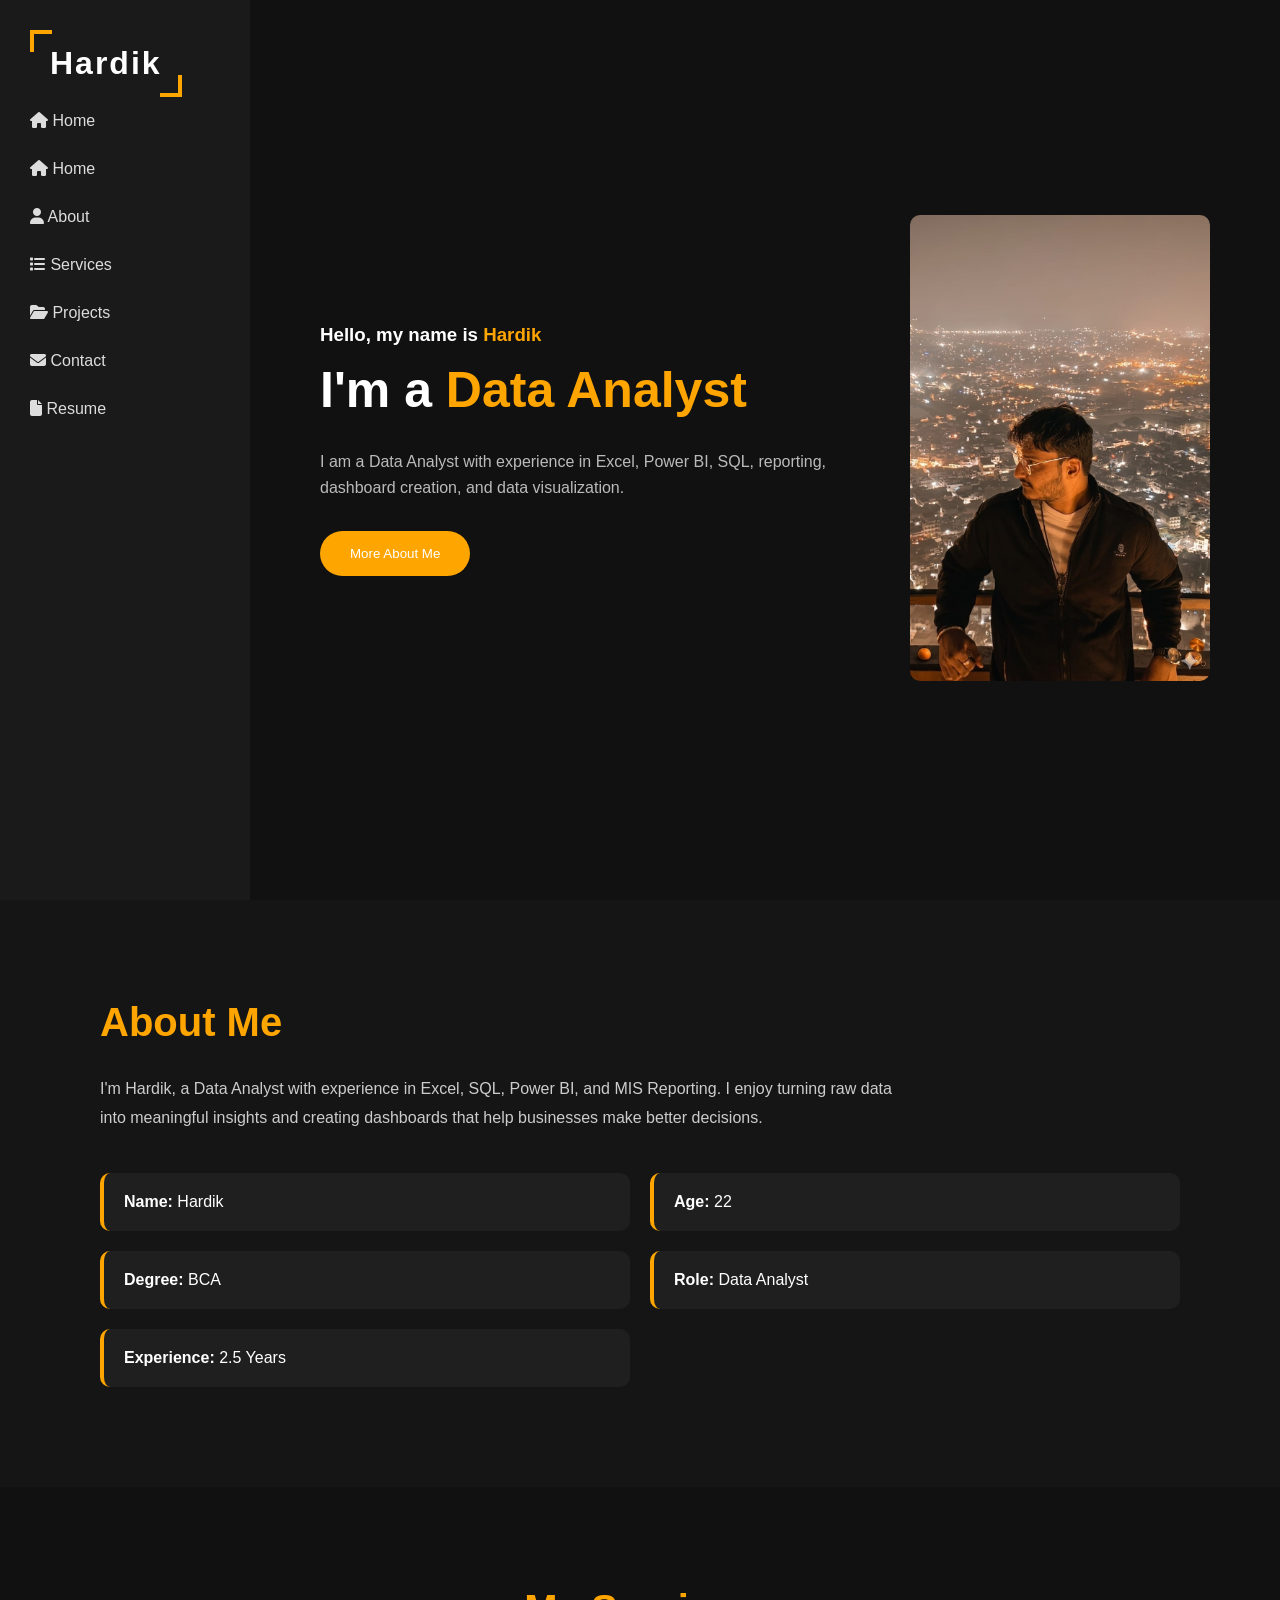
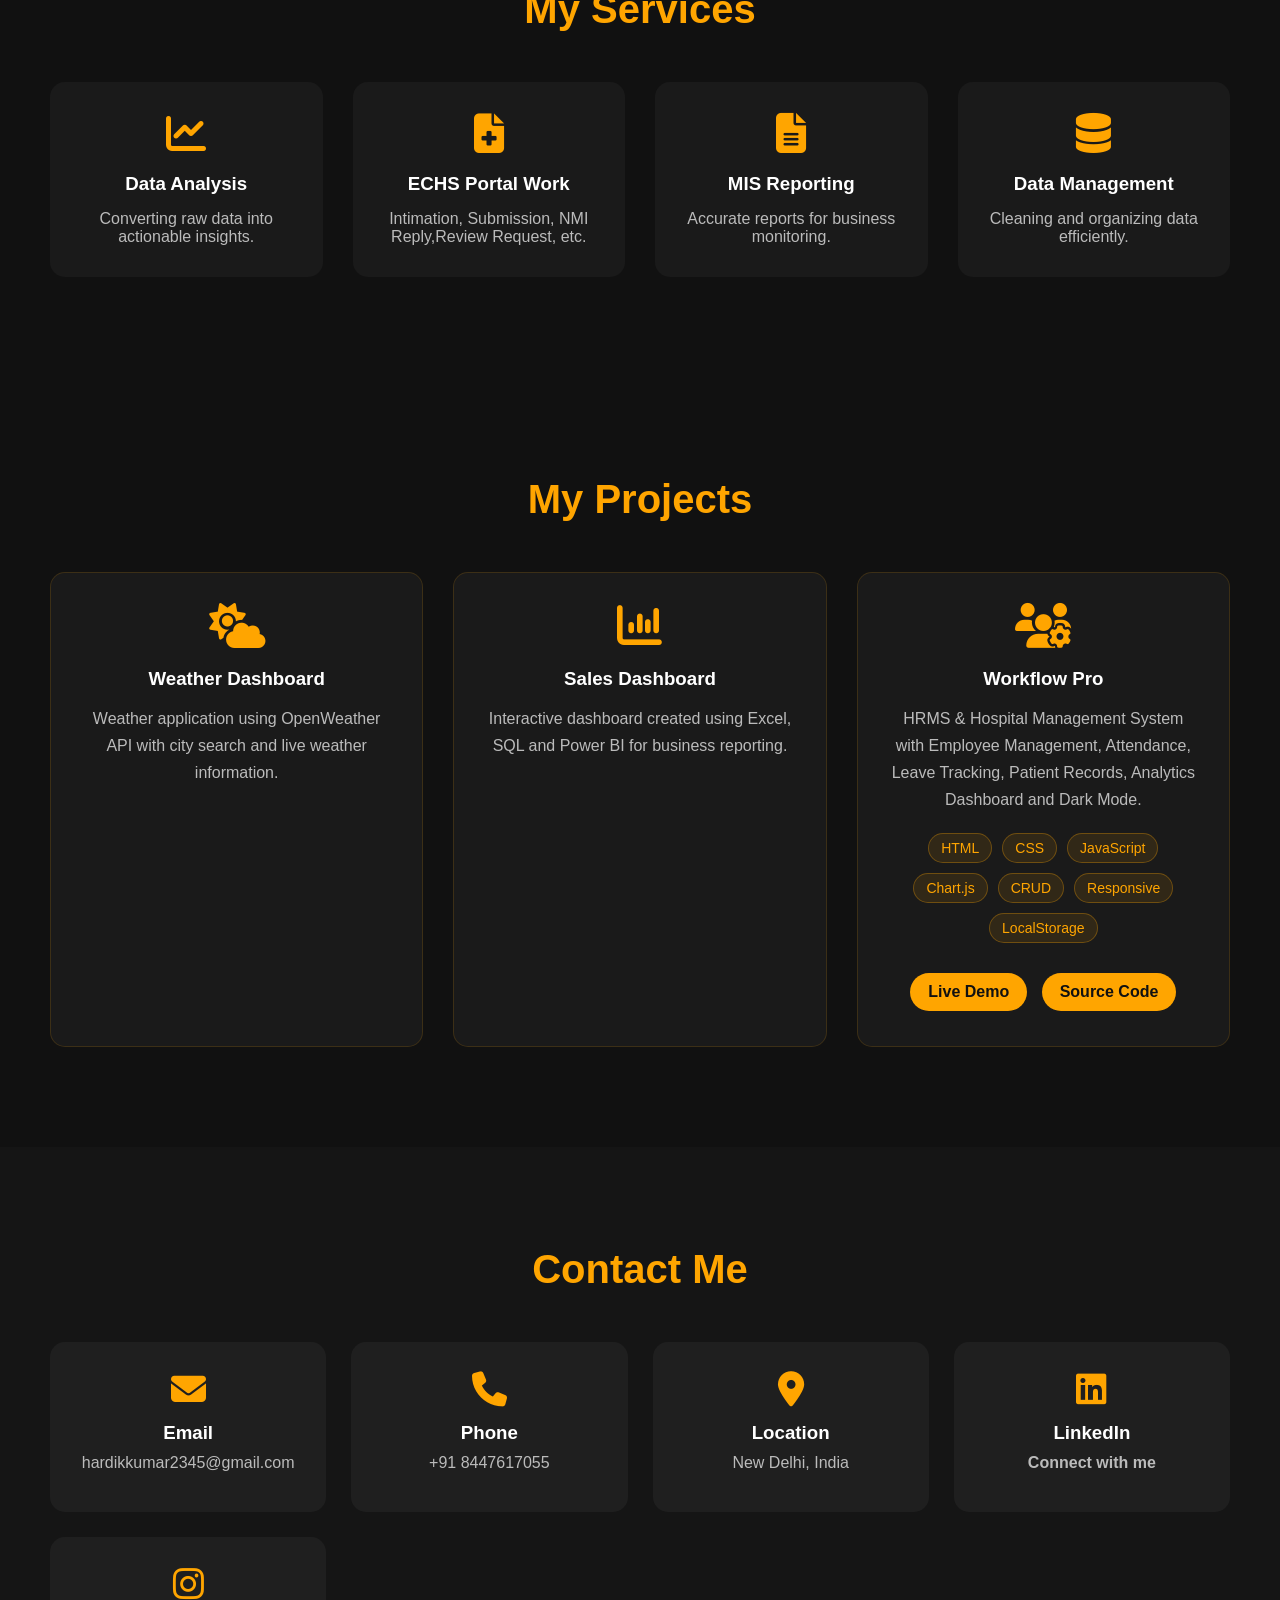
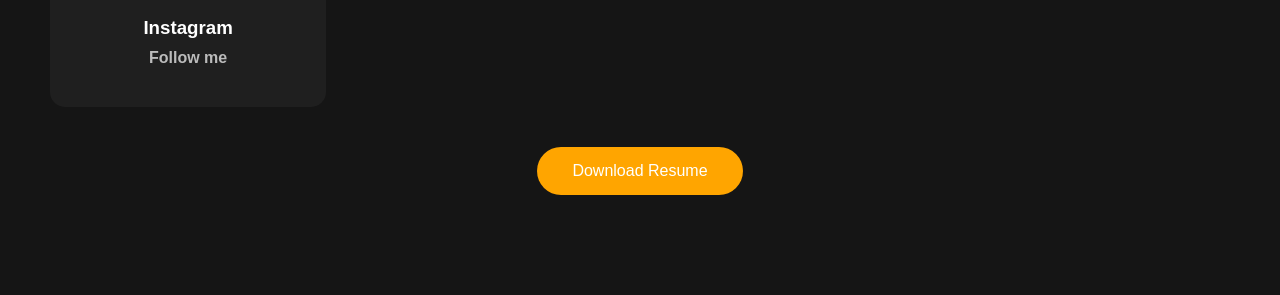
==== portfolio.html @ 5186c2e8 "Add files via upload" ====
<!DOCTYPE html>
<html lang="en">
<head>
    <meta charset="UTF-8">
    <meta name="viewport" content="width=device-width, initial-scale=1.0">
    <title>Portfolio</title>
    <link rel="stylesheet" href="style.css">
    <link rel="stylesheet"
    href="https://cdnjs.cloudflare.com/ajax/libs/font-awesome/6.5.1/css/all.min.css">
</head>
<body>

<div class="hamburger" id="hamburger">
    <i class="fa-solid fa-bars"></i>
</div>

<div class="container">

    <!-- Sidebar -->
    <div class="sidebar" id="sidebar">
        <h2 class="logo">Hardik</h2>

        <ul>
            <li>
    <a href="index.html">
        <i class="fa fa-home"></i> Home
    </a>
</li>
            <li><a href="index.html"><i class="fa fa-home"></i> Home</a></li>
    <li><a href="#about"><i class="fa fa-user"></i> About</a></li>
    <li><a href="#services"><i class="fa fa-list"></i> Services</a></li>
    <li><a href="#projects"><i class="fa fa-folder-open"></i> Projects</a></li>
    <li><a href="#contact"><i class="fa fa-envelope"></i> Contact</a></li>
    <li><a href="Hardik_Resume.pdf" download><i class="fa fa-file"></i> Resume</a></li>
        </ul>
    </div>

    <!-- Main Content -->
    <div class="content">

        <div class="text-section">
            <h3>Hello, my name is <span>Hardik</span></h3>

            <h1>I'm a <span id="typing"></span></h1>

            <p>
                <p>
                 I am a Data Analyst with experience in Excel, Power BI, SQL,
                  reporting, dashboard creation, and data visualization.
             </p>

            <button id="aboutBtn">More About Me</button>
        </div>

        <div class="image-section">
    <img src="images/profile.jpg" alt="My Image">
</div>

    </div>

</div>
<section id="about" class="about-section">

    <h2>About Me</h2>

    <p>
        I'm Hardik, a Data Analyst with experience in Excel, SQL,
        Power BI, and MIS Reporting. I enjoy turning raw data into
        meaningful insights and creating dashboards that help
        businesses make better decisions.
    </p>

    <div class="about-info">
        <div>
            <strong>Name:</strong> Hardik
        </div>

        <div>
            <strong>Age:</strong> 22
        </div>

        <div>
            <strong>Degree:</strong> BCA
        </div>

        <div>
            <strong>Role:</strong> Data Analyst
        </div>

        <div>
            <strong>Experience:</strong> 2.5 Years
        </div>
    </div>

</section>
<section id="services" class="services-section">

    <h2>My Services</h2>

    <div class="services-container">

        <div class="service-card">
            <i class="fa-solid fa-chart-line"></i>
            <h3>Data Analysis</h3>
            <p>Converting raw data into actionable insights.</p>
        </div>

        <div class="service-card">
            <i class="fa-solid fa-file-medical"></i>
            <h3>ECHS Portal Work</h3>
            <p>Intimation, Submission, NMI Reply,Review Request, etc.</p>
        </div>

        <div class="service-card">
            <i class="fa-solid fa-file-lines"></i>
            <h3>MIS Reporting</h3>
            <p>Accurate reports for business monitoring.</p>
        </div>

        <div class="service-card">
            <i class="fa-solid fa-database"></i>
            <h3>Data Management</h3>
            <p>Cleaning and organizing data efficiently.</p>
        </div>

    </div>

</section>
<section id="projects" class="projects-section">

    <h2>My Projects</h2>

    <div class="projects-container">

        <div class="project-card">
            <i class="fa-solid fa-cloud-sun"></i>
            <h3>Weather Dashboard</h3>
            <p>
                Weather application using OpenWeather API with
                city search and live weather information.
            </p>
        </div>

        <div class="project-card">
            <i class="fa-solid fa-chart-column"></i>
            <h3>Sales Dashboard</h3>
            <p>
                Interactive dashboard created using Excel,
                SQL and Power BI for business reporting.
            </p>
        </div>

        <div class="project-card">
    <i class="fas fa-users-cog"></i>

    <h3>Workflow Pro</h3>

    <p>
        HRMS & Hospital Management System with
        Employee Management, Attendance,
        Leave Tracking, Patient Records,
        Analytics Dashboard and Dark Mode.
    </p>

    <div class="project-tech">
    <span>HTML</span>
    <span>CSS</span>
    <span>JavaScript</span>
    <span>Chart.js</span>
    <span>CRUD</span>
    <span>Responsive</span>
    <span>LocalStorage</span>
</div>

    <a href="https://hardik1174.github.io/WorkFlow-Pro/"
       target="_blank"
       class="project-btn">
       Live Demo
    </a>

    <a href="https://github.com/Hardik1174/WorkFlow-Pro/blob/feccb87ffd7037d7168c5da6023219352929782b/login.html"
       target="_blank"
       class="project-btn">
       Source Code
    </a>
</div>

    </div>

</section>
<section id="contact" class="contact-section">

    <h2>Contact Me</h2>

    <div class="contact-info">

        <div class="contact-card">
            <i class="fa-solid fa-envelope"></i>
            <h3>Email</h3>
            <p>hardikkumar2345@gmail.com</p>
        </div>

        <div class="contact-card">
            <i class="fa-solid fa-phone"></i>
            <h3>Phone</h3>
            <p>+91 8447617055</p>
        </div>

        <div class="contact-card">
            <i class="fa-solid fa-location-dot"></i>
            <h3>Location</h3>
            <p>New Delhi, India</p>
        </div>
        <div class="contact-card">
    <i class="fa-brands fa-linkedin"></i>
    <h3>LinkedIn</h3>
    <p>
        <a href="https://www.linkedin.com/in/hardik-2163813aa/" target="_blank">
            Connect with me
        </a>
    </p>
</div>

<div class="contact-card">
    <i class="fa-brands fa-instagram"></i>
    <h3>Instagram</h3>
    <p>
        <a href="https://www.instagram.com/hardik_1174/" target="_blank">
            Follow me
        </a>
    </p>
</div>

    </div>

<div class="resume-btn">
    <a href="Hardik_Resume.pdf" download>
        <button>Download Resume</button>
    </a>
</div>
<div class="modal" id="aboutModal">

    <div class="modal-content">

    <span class="close">&times;</span>

    <h2>About Me</h2>

    <div class="card-container">

        <div class="card">
            <i class="fa-solid fa-user"></i>
            <h3>About Me</h3>
            <p>Passionate learner who loves technology, computers, and building real-world skills through practice and projects.</p>
        </div>

        <div class="card">
            <i class="fa-solid fa-heart"></i>
            <h3>Hobbies</h3>
            <p>Music, Sketching, Gym workouts, exploring tech, and learning new skills online.</p>
        </div>

        <div class="card">
            <i class="fa-solid fa-code"></i>
            <h3>Skills</h3>
            <p>Excel, SQL, ECHS Portal Work, MIS, Data Analysis, and basic Web Development.</p>
        </div>

        <div class="card">
            <i class="fa-solid fa-bullseye"></i>
            <h3>Interest</h3>
            <p>Focused on Data Analytics and Web Development, aiming to gain real-world experience and grow professionally.</p>
        </div>

    </div>

</div>
<script src="script.js"></script>
</body>
</html>
---- style.css ----
*{
    margin:0;
    padding:0;
    box-sizing:border-box;
    font-family:Arial, sans-serif;
}

body{
    background:#111;
    color:white;
}

.container{
    display:flex;
    min-height:100vh;
}

.sidebar{
    width:250px;
    background:#1a1a1a;
    padding:30px;
}

.logo{
    position: relative;
    display: inline-block;
    color: white;
    font-size: 32px;
    font-weight: 700;
    letter-spacing: 2px;
    padding: 15px 20px;
}

.logo::before{
    content: "";
    position: absolute;
    top: 0;
    left: 0;
    width: 18px;
    height: 18px;
    border-top: 4px solid orange;
    border-left: 4px solid orange;
}

.logo::after{
    content: "";
    position: absolute;
    bottom: 0;
    right: 0;
    width: 18px;
    height: 18px;
    border-bottom: 4px solid orange;
    border-right: 4px solid orange;
}

ul{
    list-style:none;
}

ul li{
    padding:15px 0;
    cursor:pointer;
    color:#ddd;
}

ul li:hover{
    color:orange;
}

.content{
    flex:1;
    display:flex;
    justify-content:space-around;
    align-items:center;
    padding:50px;
}

.text-section{
    max-width:550px;
}

.text-section h3{
    margin-bottom:15px;
}

.text-section span{
    color:orange;
}

.text-section h1{
    font-size:50px;
    margin-bottom:20px;
}

.text-section p{
    color:#bbb;
    line-height:1.6;
    margin-bottom:30px;
}

button{
    background:orange;
    color:white;
    border:none;
    padding:15px 30px;
    border-radius:30px;
    cursor:pointer;
}

.image-section{
    position:relative;
}

.image-section img{
    width:300px;
    border-radius:10px;
}

.frame::before,
.frame::after{
    content:'';
    position:absolute;
    width:70px;
    height:70px;
    border:6px solid orange;
}

.frame::before{
    top:-20px;
    left:-20px;
    border-right:none;
    border-bottom:none;
}

.frame::after{
    bottom:-20px;
    right:-20px;
    border-left:none;
    border-top:none;
}

@media(max-width:768px){

    .container{
        flex-direction:column;
    }

    .sidebar{
        width:100%;
    }

    .content{
        flex-direction:column;
        text-align:center;
        gap:40px;
    }
}
ul li a{
    color:#ddd;
    text-decoration:none;
}

ul li a:hover{
    color:orange;
}
html{
    scroll-behavior:smooth;
}

.about-section{
    padding:100px;
    background:#151515;
    color:white;
}

.about-section h2{
    font-size:40px;
    color:orange;
    margin-bottom:30px;
}

.about-section p{
    max-width:800px;
    line-height:1.8;
    color:#ccc;
}

.about-info{
    display:grid;
    grid-template-columns:repeat(2,1fr);
    gap:20px;
    margin-top:40px;
}

.about-info div{
    background:#1f1f1f;
    padding:20px;
    border-left:4px solid orange;
    border-radius:10px;
}
.services-section{
    padding:100px 50px;
    background:#111;
    color:white;
    text-align:center;
}

.services-section h2{
    color:orange;
    font-size:40px;
    margin-bottom:50px;
}

.services-container{
    display:grid;
    grid-template-columns:repeat(auto-fit,minmax(250px,1fr));
    gap:30px;
}

.service-card{
    background:#1a1a1a;
    padding:30px;
    border-radius:15px;
    transition:.4s;
    border:1px solid transparent;
}

.service-card:hover{
    transform:translateY(-10px);
    border-color:orange;
    box-shadow:0 0 20px rgba(255,165,0,.3);
}

.service-card i{
    font-size:40px;
    color:orange;
    margin-bottom:20px;
}

.service-card h3{
    margin-bottom:15px;
}

.service-card p{
    color:#bbb;
}
.contact-section{
    padding:100px 50px;
    text-align:center;
    background:#151515;
}

.contact-section h2{
    color:orange;
    font-size:40px;
    margin-bottom:50px;
}

.contact-info{
    display:grid;
    grid-template-columns:repeat(auto-fit,minmax(250px,1fr));
    gap:25px;
}

.contact-card{
    background:#1f1f1f;
    padding:30px;
    border-radius:15px;
    transition:.3s;
}

.contact-card:hover{
    transform:translateY(-8px);
    box-shadow:0 0 15px rgba(255,165,0,.3);
}
.contact-card i{
    font-size:35px;
    color:orange;
    margin-bottom:15px;
}

.contact-card h3{
    margin-bottom:10px;
}

.contact-card p{
    color:#bbb;
    margin-bottom:10px;
}

/* Links (LinkedIn / Insta clickable text) */
.contact-card a{
    color:#bbb;
    text-decoration:none;
    font-weight:600;
    transition:0.3s;
}

.contact-card a:hover{
    color:orange;
    letter-spacing:0.5px;
}

.resume-btn{
    text-align:center;
    margin-top:40px;
}

.resume-btn button{
    background:orange;
    color:white;
    border:none;
    padding:15px 35px;
    border-radius:30px;
    cursor:pointer;
    font-size:16px;
    transition:.3s;
}

.resume-btn button:hover{
    transform:translateY(-3px);
    box-shadow:0 0 15px rgba(255,165,0,.4);
}
.modal{
    display:none;
    position:fixed;
    top:0;
    left:0;
    width:100%;
    height:100%;
    background:rgba(0,0,0,0.8);
    backdrop-filter:blur(8px);
    justify-content:center;
    align-items:center;
    z-index:1000;
}

.modal-content{
    width:550px;
    max-width:90%;
    background:#1a1a1a;
    color:white;
    padding:35px;
    border-radius:20px;
    border:2px solid orange;
    box-shadow:0 0 30px rgba(255,165,0,.3);
    animation:popup .4s ease;
}

.modal-content h2{
    color:orange;
    margin-bottom:20px;
}

.close{
    float:right;
    font-size:30px;
    cursor:pointer;
    color:orange;
}

.info{
    margin-top:25px;
    display:grid;
    grid-template-columns:repeat(auto-fit, minmax(220px, 1fr));
    gap:15px;
}

/* apply card styling to .card (NOT p) */
.info .card{
    background:#1f1f1f;
    padding:20px;
    border-radius:12px;
    border-left:4px solid orange;
    transition:0.3s ease;

    opacity:0;
    transform:translateY(20px);
    animation:fadeUp 0.5s ease forwards;
}

.info .card i{
    font-size:28px;
    color:orange;
    margin-bottom:10px;
}

.info .card:hover{
    transform:translateY(-6px);
    box-shadow:0 10px 20px rgba(255,165,0,0.2);
}

.info .card:nth-child(1){animation-delay:0.1s;}
.info .card:nth-child(2){animation-delay:0.2s;}
.info .card:nth-child(3){animation-delay:0.3s;}
.info .card:nth-child(4){animation-delay:0.4s;}
@keyframes popup{
    from{
        transform:scale(0.7);
        opacity:0;
    }
    to{
        transform:scale(1);
        opacity:1;
    }
}
/* HAMBURGER BUTTON */
.hamburger{
    display:none;
    position:fixed;
    top:15px;
    right:15px;
    background:orange;
    color:white;
    padding:10px;
    border-radius:5px;
    font-size:22px;
    cursor:pointer;
    z-index:2000;
}

/* MOBILE VIEW */
@media(max-width:768px){

    .hamburger{
        display:block;
    }

    .sidebar{
        position:fixed;
        top:0;
        left:-250px;
        width:250px;
        height:100%;
        transition:0.3s;
        z-index:1500;
    }

    .sidebar.active{
        left:0;
    }

    .content{
        flex-direction:column;
        text-align:center;
        padding:20px;
    }

    .image-section img{
        width:220px;
    }

    .text-section h1{
        font-size:32px;
    }

    .about-section,
    .services-section,
    .contact-section{
        padding:50px 20px;
    }

    .about-info{
        grid-template-columns:1fr;
    }

    .modal-content{
        width:95%;
    }
}
.projects-section{
    padding:100px 50px;
    background:#111;
    color:white;
    text-align:center;
}

.projects-section h2{
    color:orange;
    font-size:40px;
    margin-bottom:50px;
}

.projects-container{
    display:grid;
    grid-template-columns:repeat(auto-fit,minmax(280px,1fr));
    gap:30px;
}

.project-card{
    background:#1a1a1a;
    padding:30px;
    border-radius:15px;
    border:1px solid rgba(255,165,0,.15);
    text-align:center;
    transition:.4s;
}

.project-card:hover{
    transform:translateY(-10px);
    border-color:orange;
    box-shadow:
    0 0 20px rgba(255,165,0,.3),
    0 0 40px rgba(255,165,0,.1);
}

.project-card i{
    font-size:45px;
    color:orange;
    margin-bottom:20px;
}

.project-card h3{
    color:white;
    margin-bottom:15px;
}

.project-card p{
    color:#bbb;
    line-height:1.7;
    margin-bottom:20px;
}

/* Tech Stack */
.project-tech{
    display:flex;
    flex-wrap:wrap;
    justify-content:center;
    gap:10px;
    margin-bottom:25px;
}

.project-tech span{
    background:rgba(255,165,0,.1);
    color:orange;
    border:1px solid rgba(255,165,0,.3);
    padding:6px 12px;
    border-radius:20px;
    font-size:14px;
}

/* Buttons */
.project-btn{
    display:inline-block;
    margin:5px;
    padding:10px 18px;
    background:orange;
    color:#111;
    text-decoration:none;
    font-weight:bold;
    border-radius:25px;
    transition:.3s;
}

.project-btn:hover{
    transform:translateY(-3px);
    box-shadow:0 0 15px rgba(255,165,0,.5);
}
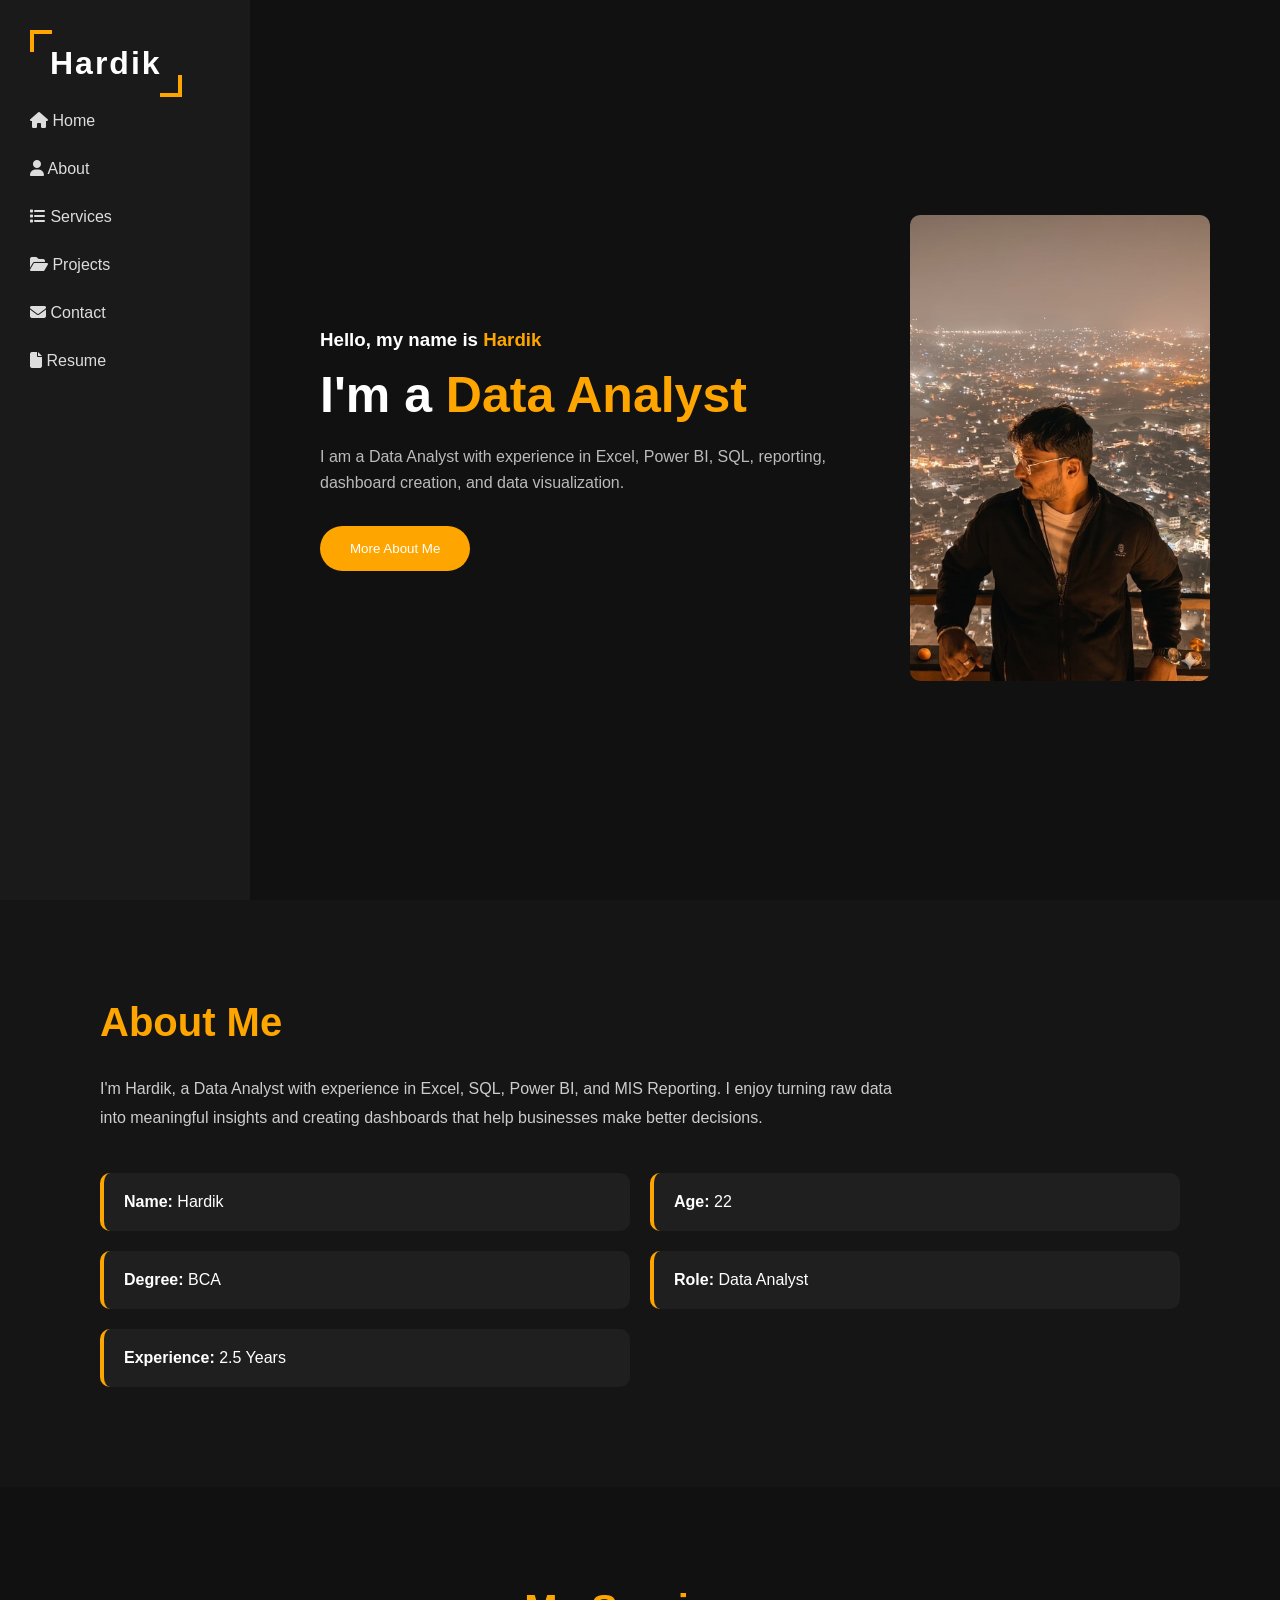
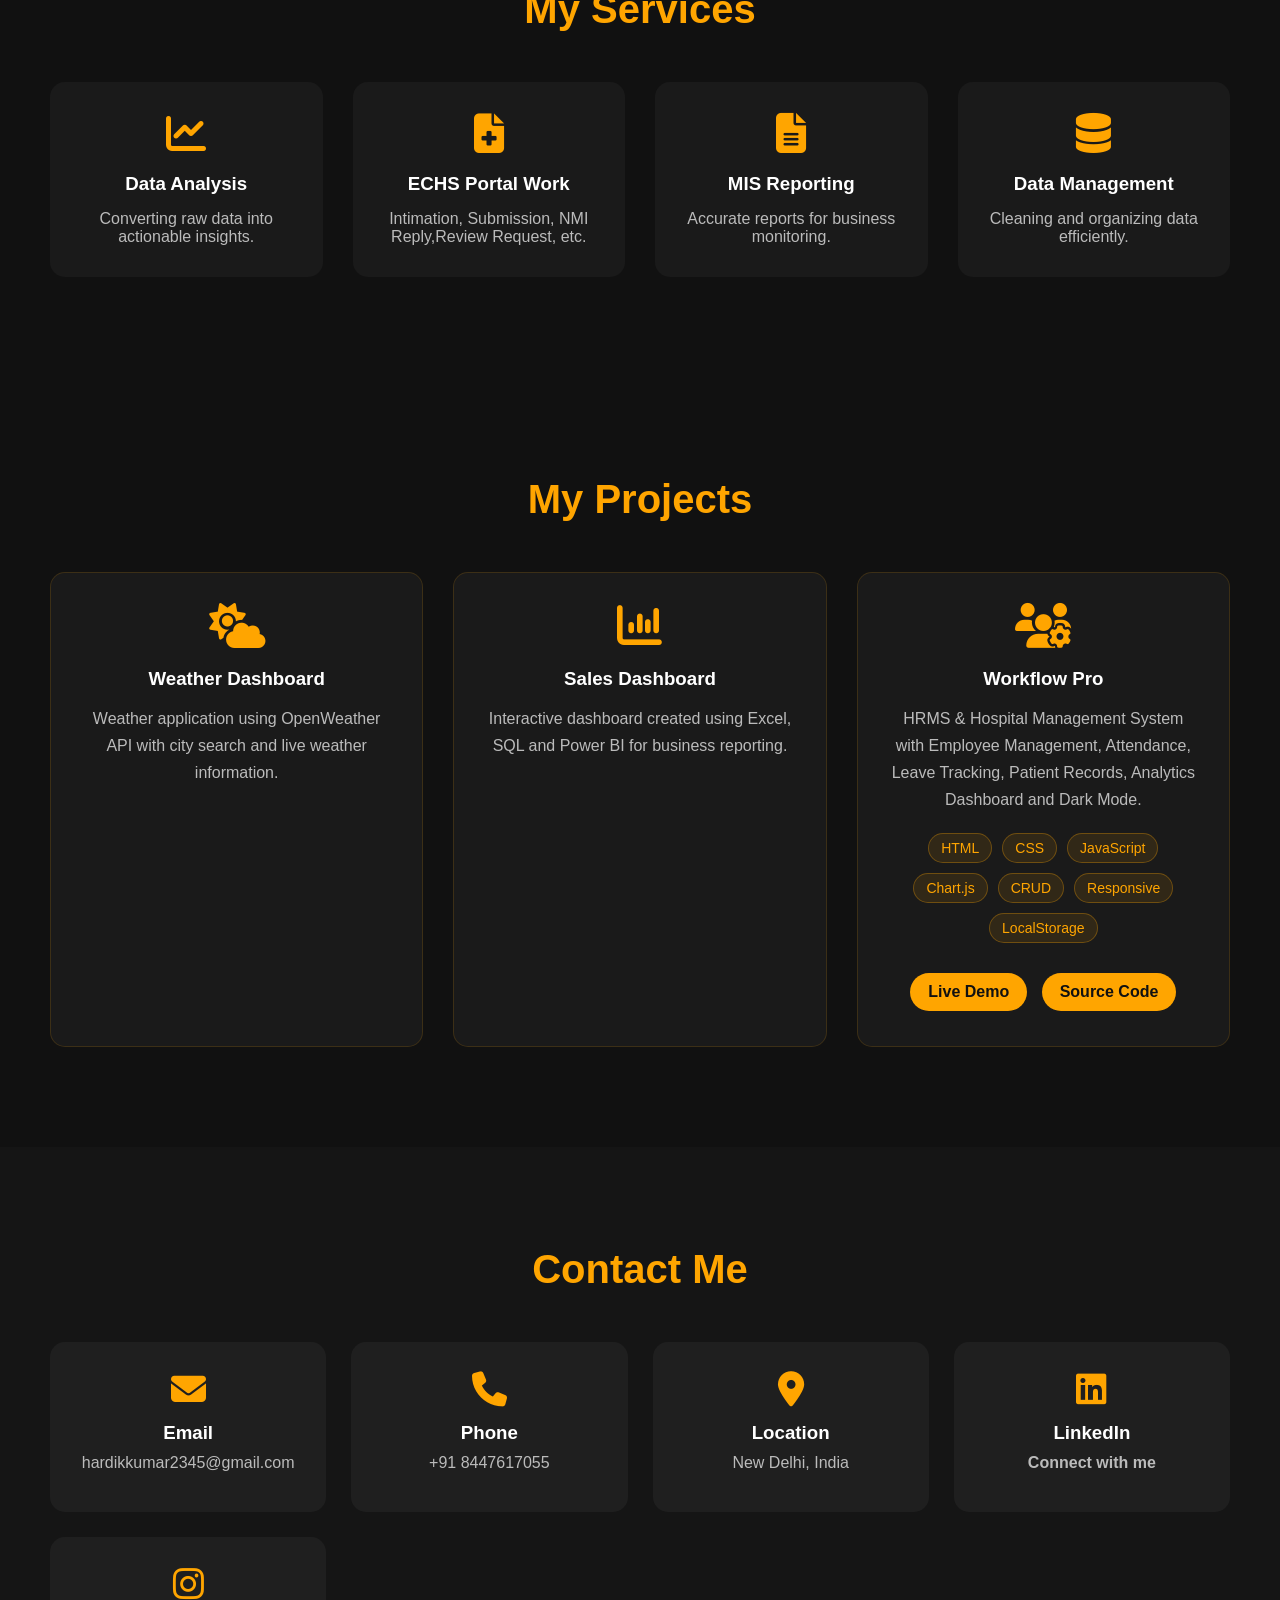
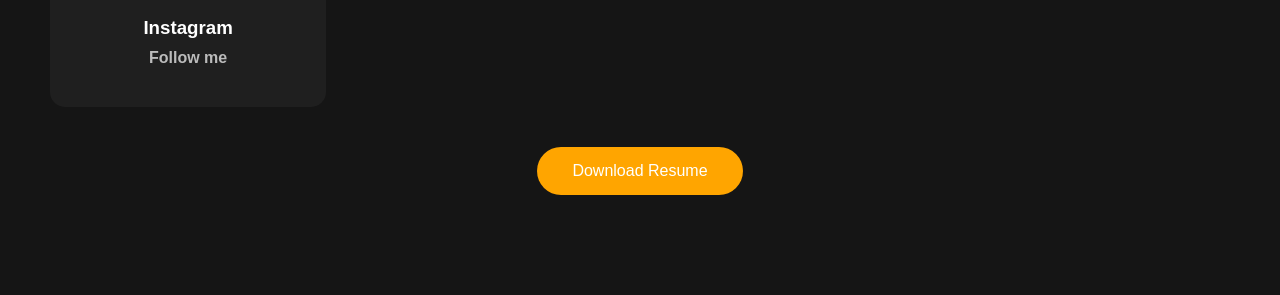
==== commit d64e37d6: "Update portfolio.html" ====
--- a/portfolio.html
+++ b/portfolio.html
@@ -21,13 +21,8 @@
         <h2 class="logo">Hardik</h2>
 
         <ul>
-            <li>
-    <a href="index.html">
-        <i class="fa fa-home"></i> Home
-    </a>
-</li>
             <li><a href="index.html"><i class="fa fa-home"></i> Home</a></li>
-    <li><a href="#about"><i class="fa fa-user"></i> About</a></li>
+            <li><a href="#about"><i class="fa fa-user"></i> About</a></li>
     <li><a href="#services"><i class="fa fa-list"></i> Services</a></li>
     <li><a href="#projects"><i class="fa fa-folder-open"></i> Projects</a></li>
     <li><a href="#contact"><i class="fa fa-envelope"></i> Contact</a></li>
@@ -44,10 +39,9 @@
             <h1>I'm a <span id="typing"></span></h1>
 
             <p>
-                <p>
                  I am a Data Analyst with experience in Excel, Power BI, SQL,
                   reporting, dashboard creation, and data visualization.
-             </p>
+            </p>
 
             <button id="aboutBtn">More About Me</button>
         </div>
@@ -274,7 +268,8 @@
 
     </div>
 
+    </div>
 </div>
 <script src="script.js"></script>
 </body>
-</html>+</html>
